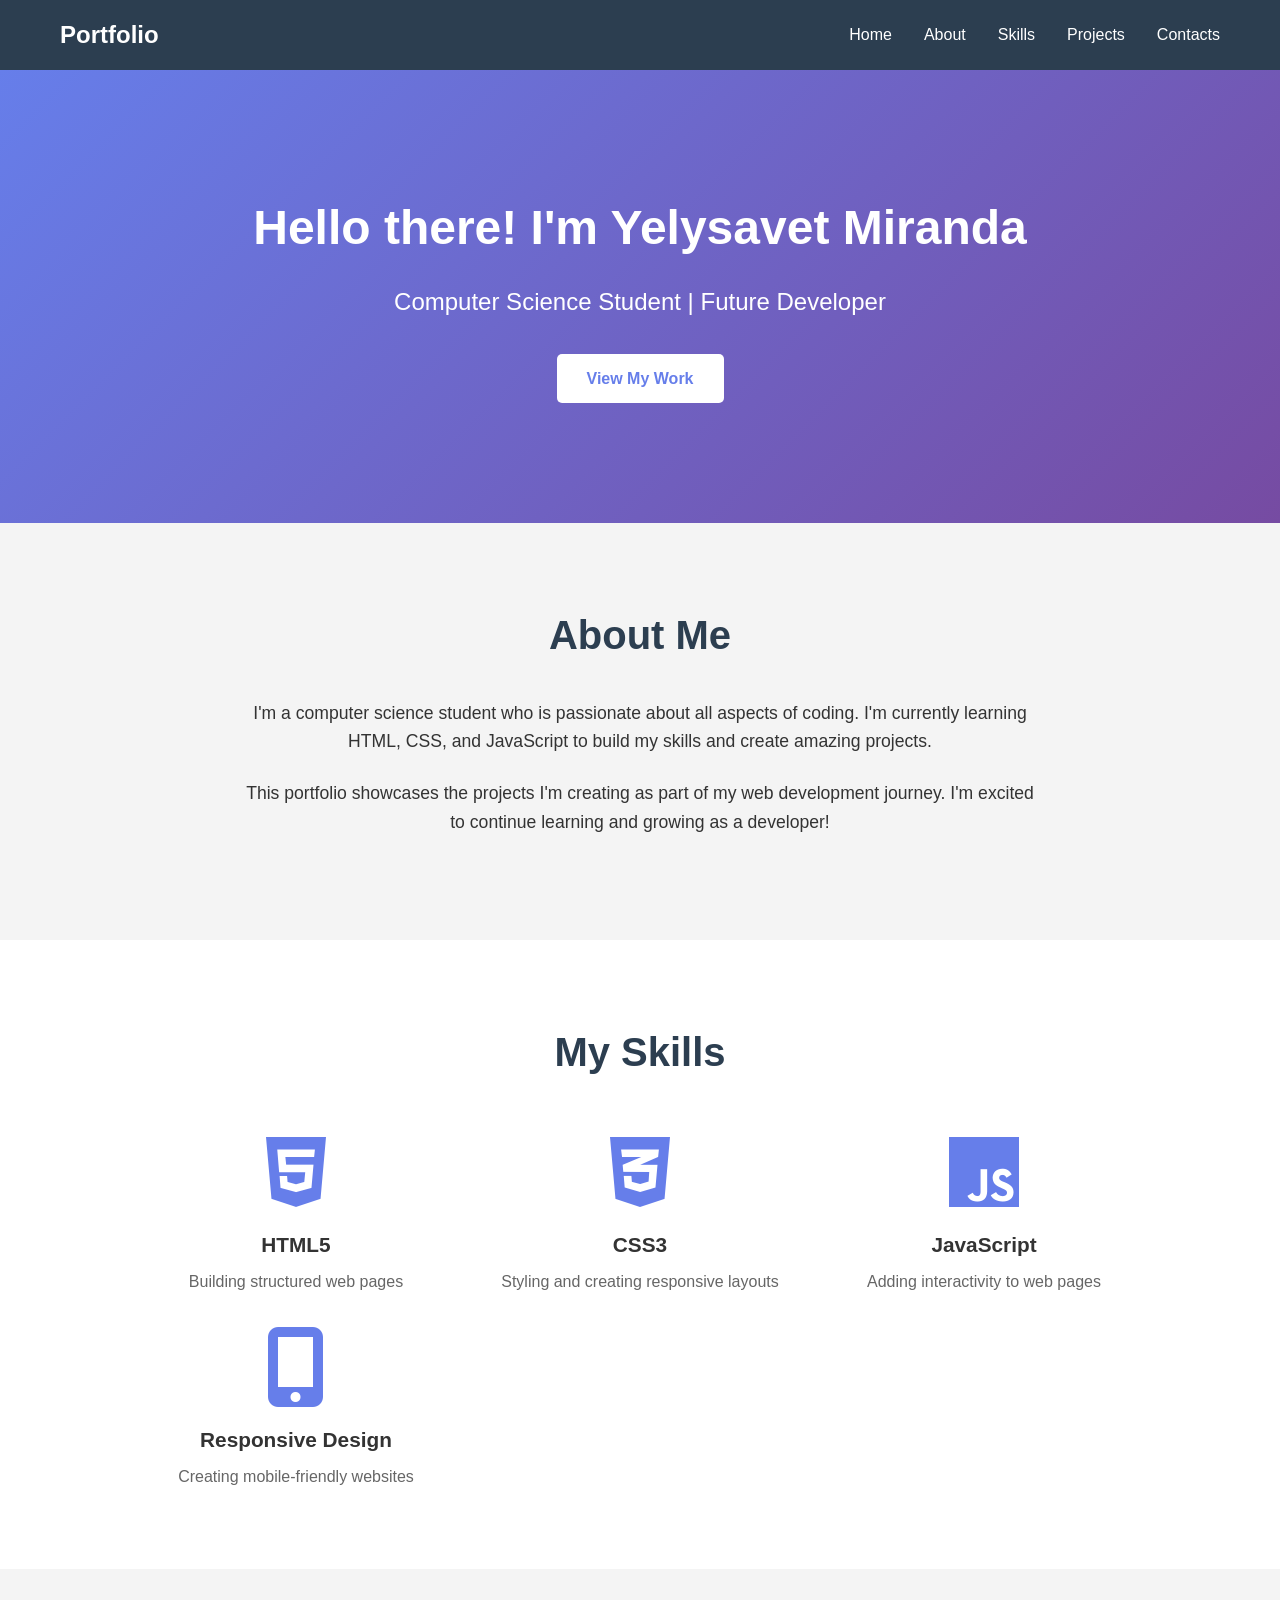
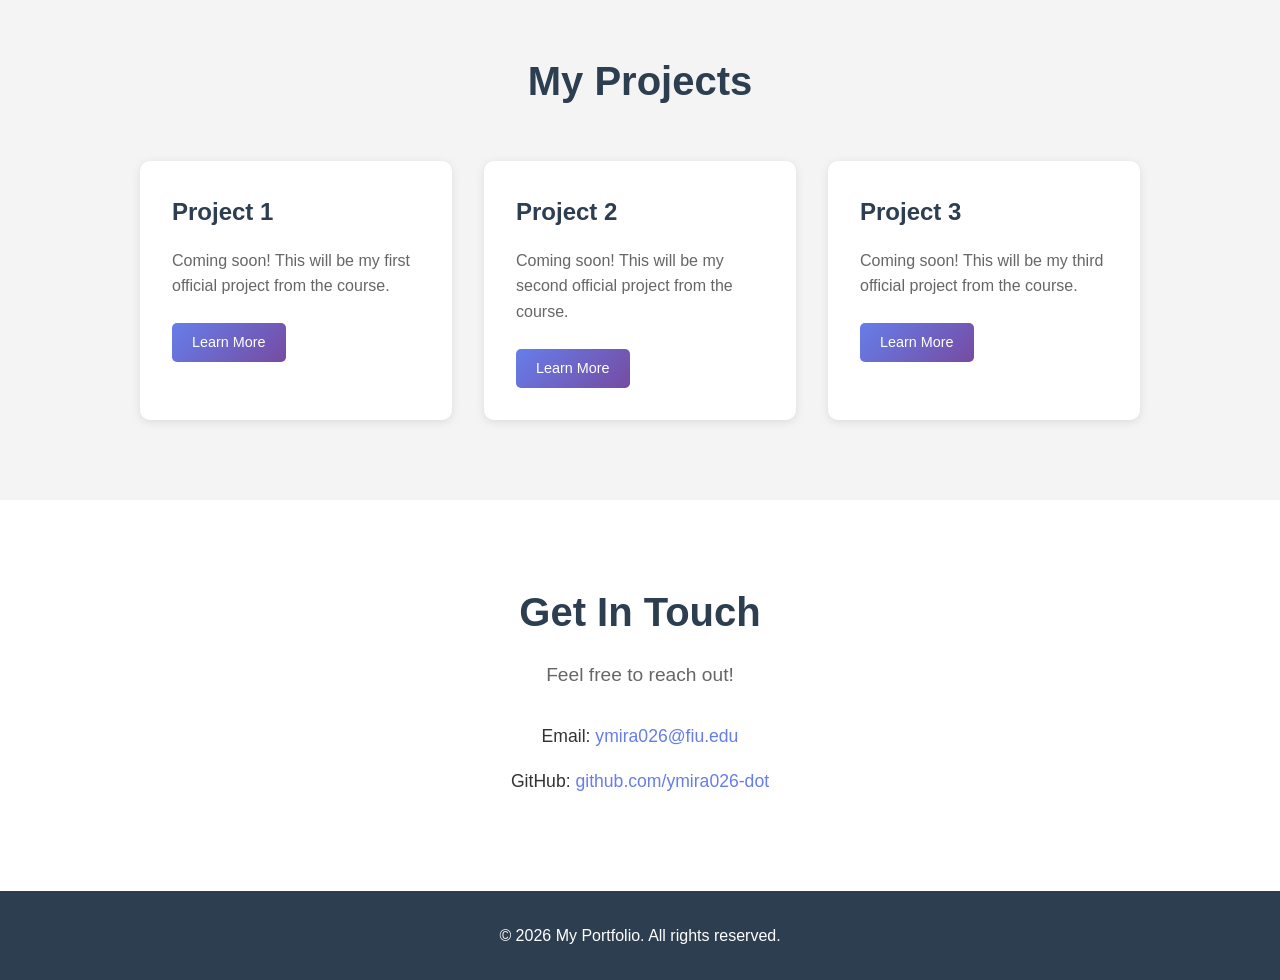
==== index.html @ ec7601cc "Refactor portfolio site: update HTML structure, add CSS styles, and include new extensions in devcon" ====
<!DOCTYPE html>
<html lang="en">
<head>
    <meta charset="UTF-8">
    <meta name="viewport" content="width=device-width, initial-scale=1.0">
    <title>My Portfolio</title>
    <link rel="stylesheet" href="styles.css">
    <link rel="stylesheet" href="https://cdnjs.cloudflare.com/ajax/libs/font-awesome/6.5.1/css/all.min.css">
</head>
<body>
    <!-- Navigation -->
    <nav>
        <div class="container">
            <h1 class="logo">Portfolio</h1>
            <ul class="nav-links">
                <li><a href="#hero">Home</a></li>
                <li><a href="#about">About</a></li>
                <li><a href="#skills">Skills</a></li>
                <li><a href="#projects">Projects</a></li>
                <li><a href="#contact">Contacts</a></li>
            </ul>
        </div>
    </nav>

    <!-- Hero Section -->
    <section id="hero">
        <div class="container">
            <h1>Hello there! I'm Yelysavet Miranda</h1>
            <p class="tagline">Computer Science Student | Future Developer</p>
            <a href="#projects" class="btn">View My Work</a>
        </div>
    </section>

    <!-- About Section -->
    <section id="about">
        <div class="container">
            <h2>About Me</h2>
            <p>
                I'm a computer science student who is passionate about all aspects of coding.
                I'm currently learning HTML, CSS, and JavaScript to build my skills and create amazing projects.
            </p>
            <p>
                This portfolio showcases the projects I'm creating as part of my web development journey. 
                I'm excited to continue learning and growing as a developer!
            </p>
        </div>
    </section>

    <!-- Skills Section -->
    <section id="skills">
        <div class="container">
            <h2>My Skills</h2>
            <div class="skills-grid">
                <div class="skill-card">
                    <i class="fab fa-html5"></i>
                    <h3>HTML5</h3>
                    <p>Building structured web pages</p>
                </div>
                <div class="skill-card">
                    <i class="fab fa-css3-alt"></i>
                    <h3>CSS3</h3>
                    <p>Styling and creating responsive layouts</p>
                </div>
                <div class="skill-card">
                    <i class="fab fa-js"></i>
                    <h3>JavaScript</h3>
                    <p>Adding interactivity to web pages</p>
                </div>
                <div class="skill-card">
                    <i class="fas fa-mobile-alt"></i>
                    <h3>Responsive Design</h3>
                    <p>Creating mobile-friendly websites</p>
                </div>
            </div>
        </div>
    </section>

    <!-- Projects Section -->
    <section id="projects">
        <div class="container">
            <h2>My Projects</h2>
            <div class="projects-grid">
                <div class="project-card">
                    <h3>Project 1</h3>
                    <p>Coming soon! This will be my first official project from the course.</p>
                    <a href="#" class="btn-small">Learn More</a>
                </div>
                <div class="project-card">
                    <h3>Project 2</h3>
                    <p>Coming soon! This will be my second official project from the course.</p>
                    <a href="#" class="btn-small">Learn More</a>
                </div>
                <div class="project-card">
                    <h3>Project 3</h3>
                    <p>Coming soon! This will be my third official project from the course.</p>
                    <a href="#" class="btn-small">Learn More</a>
                </div>
            </div>
        </div>
    </section>

    <!-- Contact Section -->
    <section id="contact">
        <div class="container">
            <h2>Get In Touch</h2>
            <p>Feel free to reach out!</p>
            <div class="contact-info">
                <p>Email: <a href="mailto:ymira026@fiu.edu">ymira026@fiu.edu</a></p>
                <p>GitHub: <a href="https://github.com/ymira026-dot?preview=true" target="_blank">github.com/ymira026-dot</a></p>
            </div>
        </div>
    </section>

    <!-- Footer -->
    <footer>
        <div class="container">
            <p>&copy; 2026 My Portfolio. All rights reserved.</p>
        </div>
    </footer>
</body>
</html>
---- styles.css ----
/* Basic Reset */
* {
    margin: 0;
    padding: 0;
    box-sizing: border-box;
}

/* Body Styles */
body {
    font-family: Arial, sans-serif;
    line-height: 1.6;
    color: #333;
}

/* Container for centering content */
.container {
    max-width: 1200px;
    margin: 0 auto;
    padding: 0 20px;
}

/* Navigation */
nav {
    background-color: #2c3e50;
    color: white;
    padding: 1rem 0;
    position: sticky;
    top: 0;
    z-index: 100;
}

nav .container {
    display: flex;
    justify-content: space-between;
    align-items: center;
}

.logo {
    font-size: 1.5rem;
    color: white;
}

.nav-links {
    display: flex;
    list-style: none;
    gap: 2rem;
}

.nav-links a {
    color: white;
    text-decoration: none;
    transition: color 0.3s;
}

.nav-links a:hover {
    color: #3498db;
}

/* Hero Section */
#hero {
    background: linear-gradient(135deg, #667eea 0%, #764ba2 100%);
    color: white;
    text-align: center;
    padding: 120px 20px;
}

#hero h1 {
    font-size: 3rem;
    margin-bottom: 1rem;
}

.tagline {
    font-size: 1.5rem;
    margin-bottom: 2rem;
}

/* Buttons */
.btn {
    display: inline-block;
    background-color: white;
    color: #667eea;
    padding: 12px 30px;
    text-decoration: none;
    border-radius: 5px;
    font-weight: bold;
    transition: transform 0.3s;
}

.btn:hover {
    transform: translateY(-3px);
}

.btn-small {
    display: inline-block;
    background: linear-gradient(135deg, #667eea 0%, #764ba2 100%);
    color: white;
    padding: 8px 20px;
    text-decoration: none;
    border-radius: 5px;
    font-size: 0.9rem;
    transition: transform 0.3s;
}

.btn-small:hover {
    transform: translateY(-3px);
}

/* About Section */
#about {
    padding: 80px 20px;
    background-color: #f4f4f4;
}

#about h2 {
    font-size: 2.5rem;
    margin-bottom: 2rem;
    text-align: center;
    color: #2c3e50;
}

#about p {
    font-size: 1.1rem;
    max-width: 800px;
    margin: 0 auto 1.5rem;
    text-align: center;
}

/* Skills Section */
#skills {
    padding: 80px 20px;
    background-color: white;
}

#skills h2 {
    font-size: 2.5rem;
    margin-bottom: 3rem;
    text-align: center;
    color: #2c3e50;
}

.skills-grid {
    display: grid;
    grid-template-columns: repeat(auto-fit, minmax(250px, 1fr));
    gap: 2rem;
    max-width: 1000px;
    margin: 0 auto;
}

.skill-card {
    text-align: center;
    transition: all 0.3s;
}

.skill-card:hover i {
    transform: scale(1.2);
    color: #764ba2;
}

.skill-card i {
    font-size: 5rem;
    color: #667eea;
    margin-bottom: 1rem;
    transition: all 0.3s;
    display: block;
}

.skill-card h3 {
    color: #333;
    margin-bottom: 0.5rem;
    font-size: 1.3rem;
}

.skill-card p {
    color: #666;
}

/* Projects Section */
#projects {
    padding: 80px 20px;
    background-color: #f4f4f4;
}

#projects h2 {
    font-size: 2.5rem;
    margin-bottom: 3rem;
    text-align: center;
    color: #2c3e50;
}

.projects-grid {
    display: grid;
    grid-template-columns: repeat(auto-fit, minmax(300px, 1fr));
    gap: 2rem;
    max-width: 1000px;
    margin: 0 auto;
}

.project-card {
    background-color: white;
    padding: 2rem;
    border-radius: 10px;
    box-shadow: 0 2px 10px rgba(0, 0, 0, 0.1);
    transition: transform 0.3s;
}

.project-card:hover {
    transform: translateY(-5px);
    box-shadow: 0 5px 20px rgba(0, 0, 0, 0.15);
}

.project-card h3 {
    color: #2c3e50;
    margin-bottom: 1rem;
    font-size: 1.5rem;
}

.project-card p {
    color: #666;
    margin-bottom: 1.5rem;
}

/* Contact Section */
#contact {
    padding: 80px 20px;
    background-color: white;
    text-align: center;
}

#contact h2 {
    font-size: 2.5rem;
    margin-bottom: 1rem;
    color: #2c3e50;
}

#contact > .container > p {
    font-size: 1.2rem;
    margin-bottom: 2rem;
    color: #666;
}

.contact-info {
    max-width: 600px;
    margin: 0 auto;
}

.contact-info p {
    font-size: 1.1rem;
    margin: 1rem 0;
}

.contact-info a {
    color: #667eea;
    text-decoration: none;
    transition: color 0.3s;
}

.contact-info a:hover {
    color: #764ba2;
    text-decoration: underline;
}

/* Footer */
footer {
    background-color: #2c3e50;
    color: white;
    text-align: center;
    padding: 2rem 0;
}

footer p {
    margin: 0;
}

/* Responsive Design */
@media (max-width: 768px) {
    nav .container {
        flex-direction: column;
        gap: 1rem;
    }

    .nav-links {
        flex-wrap: wrap;
        justify-content: center;
        gap: 1rem;
    }

    #hero h1 {
        font-size: 2rem;
    }

    .tagline {
        font-size: 1.2rem;
    }

    #about h2,
    #skills h2,
    #projects h2,
    #contact h2 {
        font-size: 2rem;
    }

    .skills-grid,
    .projects-grid {
        grid-template-columns: 1fr;
    }
}
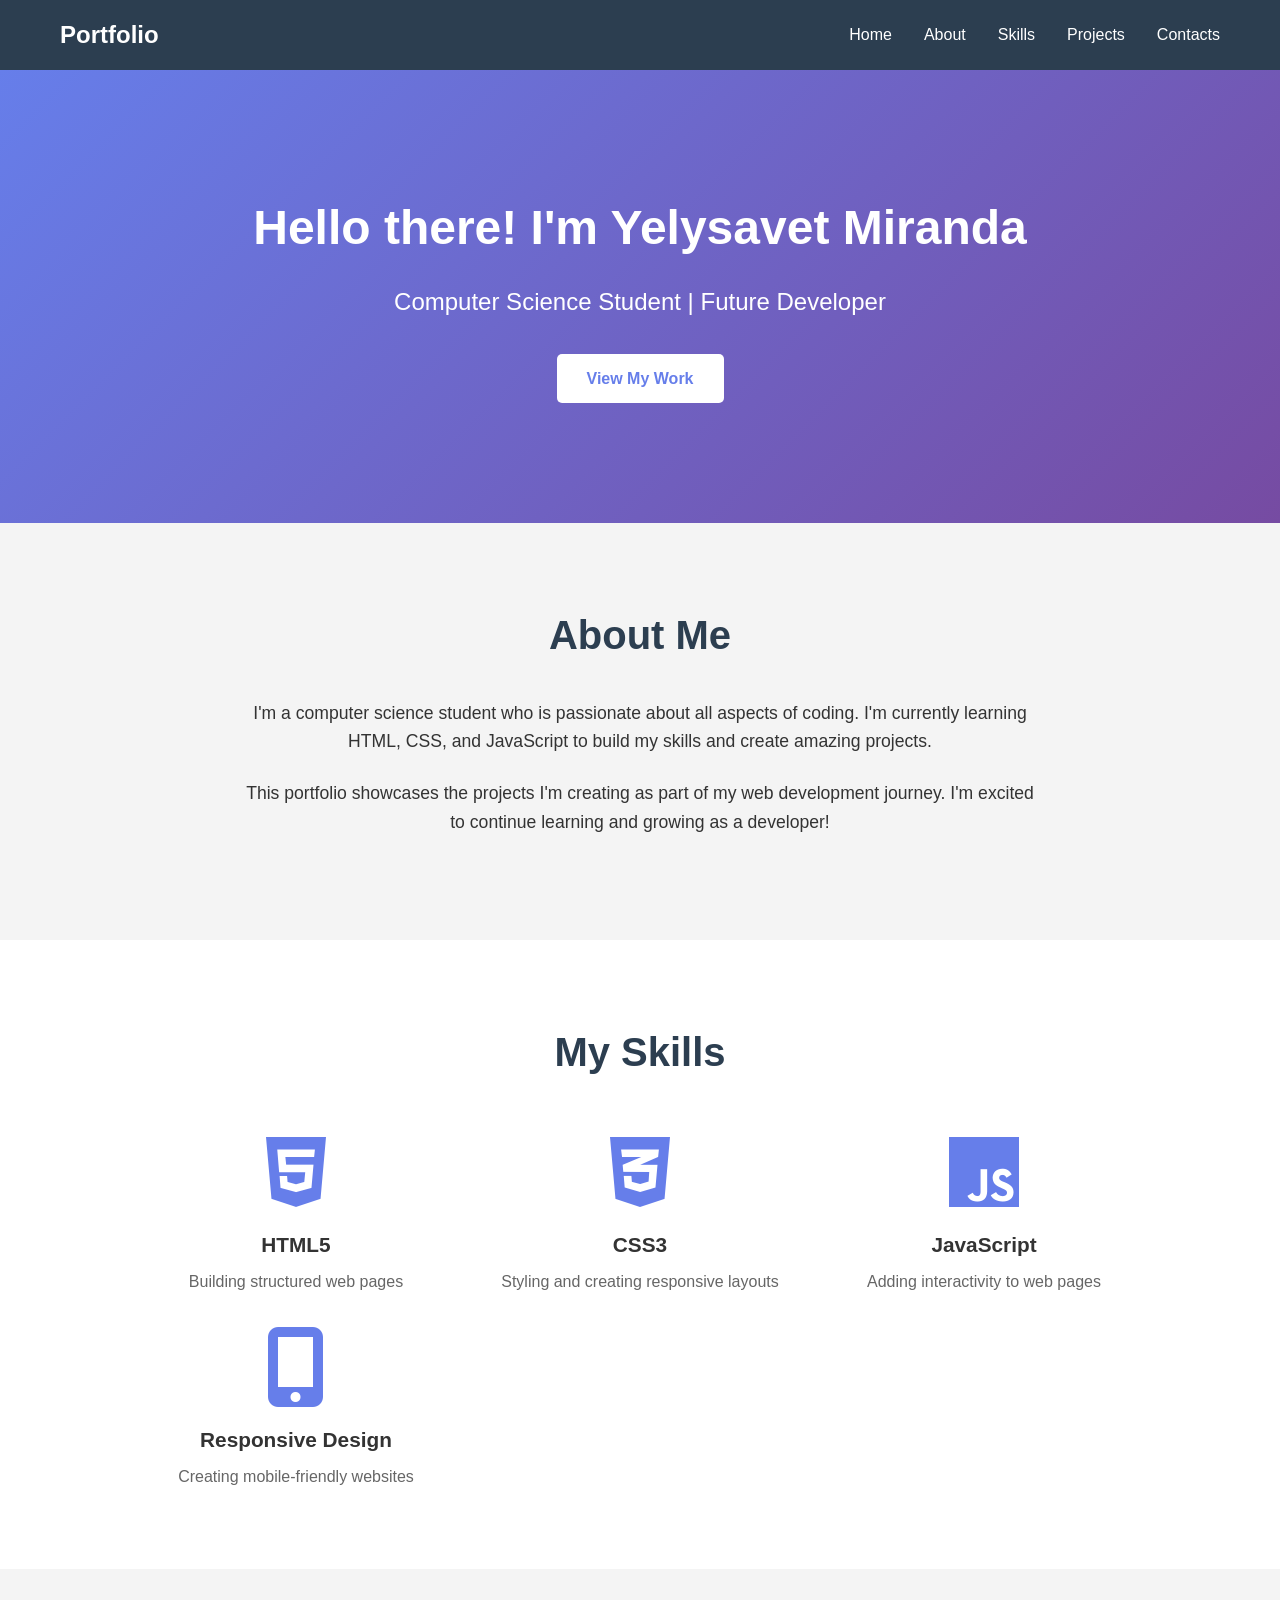
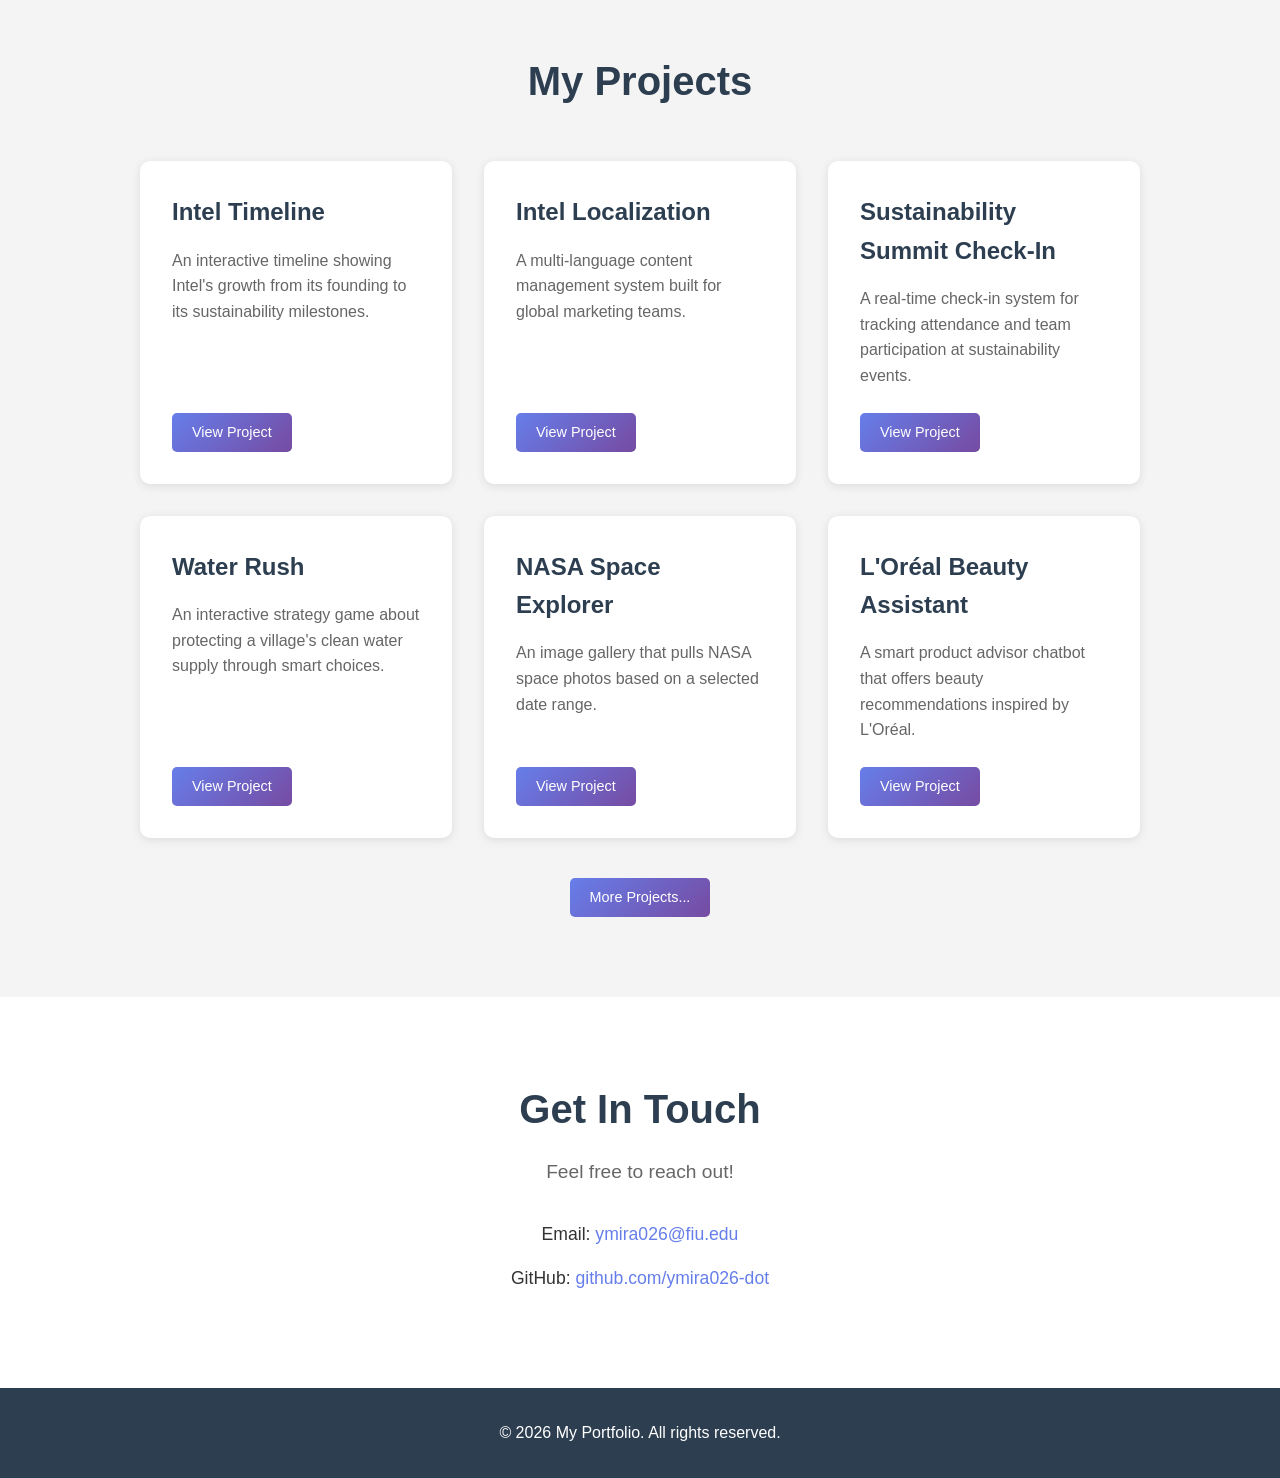
==== commit 7dc2eeee: "Refactor navigation and project sections: enhance mobile responsiveness, add project details, and cr" ====
--- a/index.html
+++ b/index.html
@@ -11,8 +11,13 @@
     <!-- Navigation -->
     <nav>
         <div class="container">
-            <h1 class="logo">Portfolio</h1>
-            <ul class="nav-links">
+            <div class="nav-top">
+                <h1 class="logo">Portfolio</h1>
+                <button id="nav-toggle" class="nav-toggle" type="button" aria-label="Toggle navigation menu" aria-controls="nav-links" aria-expanded="false">
+                    <i class="fas fa-bars"></i>
+                </button>
+            </div>
+            <ul class="nav-links" id="nav-links">
                 <li><a href="#hero">Home</a></li>
                 <li><a href="#about">About</a></li>
                 <li><a href="#skills">Skills</a></li>
@@ -81,20 +86,38 @@
             <h2>My Projects</h2>
             <div class="projects-grid">
                 <div class="project-card">
-                    <h3>Project 1</h3>
-                    <p>Coming soon! This will be my first official project from the course.</p>
-                    <a href="#" class="btn-small">Learn More</a>
+                    <h3>Intel Timeline</h3>
+                    <p>An interactive timeline showing Intel's growth from its founding to its sustainability milestones.</p>
+                    <a href="https://ymira026-dot.github.io/02-prj-intel-sustainability/" class="btn-small" target="_blank">View Project</a>
                 </div>
                 <div class="project-card">
-                    <h3>Project 2</h3>
-                    <p>Coming soon! This will be my second official project from the course.</p>
-                    <a href="#" class="btn-small">Learn More</a>
+                    <h3>Intel Localization</h3>
+                    <p>A multi-language content management system built for global marketing teams.</p>
+                    <a href="https://ymira026-dot.github.io/03-prj-intel-localization-/" class="btn-small" target="_blank">View Project</a>
                 </div>
                 <div class="project-card">
-                    <h3>Project 3</h3>
-                    <p>Coming soon! This will be my third official project from the course.</p>
-                    <a href="#" class="btn-small">Learn More</a>
+                    <h3>Sustainability Summit Check-In</h3>
+                    <p>A real-time check-in system for tracking attendance and team participation at sustainability events.</p>
+                    <a href="https://ymira026-dot.github.io/05-prj-intel-event-check-in/" class="btn-small" target="_blank">View Project</a>
                 </div>
+                <div class="project-card">
+                    <h3>Water Rush</h3>
+                    <p>An interactive strategy game about protecting a village's clean water supply through smart choices.</p>
+                    <a href="https://ymira026-dot.github.io/05-charity-water-game-prototype/" class="btn-small" target="_blank">View Project</a>
+                </div>
+                <div class="project-card">
+                    <h3>NASA Space Explorer</h3>
+                    <p>An image gallery that pulls NASA space photos based on a selected date range.</p>
+                    <a href="https://ymira026-dot.github.io/07-nasa-space-explorer/" class="btn-small" target="_blank">View Project</a>
+                </div>
+                <div class="project-card">
+                    <h3>L'Oréal Beauty Assistant</h3>
+                    <p>A smart product advisor chatbot that offers beauty recommendations inspired by L'Oréal.</p>
+                    <a href="https://ymira026-dot.github.io/08-prj-loreal-chatbot/" class="btn-small" target="_blank">View Project</a>
+                </div>
+            </div>
+            <div class="projects-more">
+                <a href="projects.html" class="btn-small">More Projects...</a>
             </div>
         </div>
     </section>
@@ -117,5 +140,49 @@
             <p>&copy; 2026 My Portfolio. All rights reserved.</p>
         </div>
     </footer>
+
+    <!-- Script for Mobile Navigation -->
+    <script>
+        // Mobile navigation toggle
+        const navToggleBtn = document.getElementById('nav-toggle');
+        const navLinks = document.getElementById('nav-links');
+        const navToggleIcon = navToggleBtn ? navToggleBtn.querySelector('i') : null;
+
+        if (navToggleBtn && navLinks) {
+            function setNavToggleState(isOpen) {
+                navToggleBtn.setAttribute('aria-expanded', String(isOpen));
+
+                if (navToggleIcon) {
+                    navToggleIcon.classList.toggle('fa-bars', !isOpen);
+                    navToggleIcon.classList.toggle('fa-xmark', isOpen);
+                    navToggleIcon.classList.toggle('is-open', isOpen);
+                }
+            }
+
+            // Toggle menu on button click
+            navToggleBtn.addEventListener('click', function() {
+                const isOpen = navLinks.classList.toggle('nav-open');
+                setNavToggleState(isOpen);
+            });
+
+            // Close menu when a link is clicked
+            navLinks.querySelectorAll('a').forEach(function(link) {
+                link.addEventListener('click', function() {
+                    navLinks.classList.remove('nav-open');
+                    setNavToggleState(false);
+                });
+            });
+
+            // Close menu when screen gets wider
+            window.addEventListener('resize', function() {
+                if (window.innerWidth > 768) {
+                    navLinks.classList.remove('nav-open');
+                    setNavToggleState(false);
+                }
+            });
+
+            setNavToggleState(false);
+        }
+    </script>
 </body>
 </html>
--- a/styles.css
+++ b/styles.css
@@ -12,6 +12,11 @@
     color: #333;
 }
 
+img {
+    max-width: 100%;
+    height: auto;
+}
+
 /* Container for centering content */
 .container {
     max-width: 1200px;
@@ -35,6 +40,12 @@
     align-items: center;
 }
 
+.nav-top {
+    display: flex;
+    align-items: center;
+    justify-content: space-between;
+}
+
 .logo {
     font-size: 1.5rem;
     color: white;
@@ -44,6 +55,24 @@
     display: flex;
     list-style: none;
     gap: 2rem;
+}
+
+.nav-toggle {
+    display: none;
+    background: transparent;
+    border: none;
+    color: white;
+    font-size: 1.5rem;
+    cursor: pointer;
+    padding: 0.25rem 0.5rem;
+}
+
+.nav-toggle i {
+    transition: transform 0.25s ease, opacity 0.2s ease;
+}
+
+.nav-toggle i.is-open {
+    transform: rotate(90deg) scale(1.05);
 }
 
 .nav-links a {
@@ -201,6 +230,9 @@
     border-radius: 10px;
     box-shadow: 0 2px 10px rgba(0, 0, 0, 0.1);
     transition: transform 0.3s;
+    display: flex;
+    flex-direction: column;
+    height: 100%;
 }
 
 .project-card:hover {
@@ -217,6 +249,17 @@
 .project-card p {
     color: #666;
     margin-bottom: 1.5rem;
+    flex-grow: 1;
+}
+
+.project-card .btn-small {
+    margin-top: auto;
+    align-self: flex-start;
+}
+
+.projects-more {
+    margin-top: 2.5rem;
+    text-align: center;
 }
 
 /* Contact Section */
@@ -252,6 +295,7 @@
     color: #667eea;
     text-decoration: none;
     transition: color 0.3s;
+    overflow-wrap: anywhere;
 }
 
 .contact-info a:hover {
@@ -271,17 +315,64 @@
     margin: 0;
 }
 
+
+
 /* Responsive Design */
 @media (max-width: 768px) {
+    nav {
+        padding: 0.55rem 0;
+    }
+
     nav .container {
         flex-direction: column;
-        gap: 1rem;
+        align-items: stretch;
+        gap: 0.35rem;
+    }
+
+    .nav-top {
+        min-height: 32px;
+    }
+
+    .logo {
+        font-size: 1.2rem;
+    }
+
+    .nav-toggle {
+        display: inline-block;
+        font-size: 1.25rem;
+        padding: 0.15rem 0.35rem;
     }
 
     .nav-links {
-        flex-wrap: wrap;
-        justify-content: center;
-        gap: 1rem;
+        display: flex;
+        width: 100%;
+        flex-direction: column;
+        text-align: center;
+        gap: 0.45rem;
+        max-height: 0;
+        opacity: 0;
+        overflow: hidden;
+        padding-bottom: 0;
+        transform: translateY(-8px);
+        pointer-events: none;
+        transition: max-height 0.35s ease, opacity 0.25s ease, transform 0.25s ease, padding-bottom 0.25s ease;
+    }
+
+    .nav-links.nav-open {
+        max-height: 180px;
+        opacity: 1;
+        padding-bottom: 0.35rem;
+        transform: translateY(0);
+        pointer-events: auto;
+    }
+
+    .nav-links a {
+        font-size: 0.95rem;
+        line-height: 1.2;
+    }
+
+    #hero {
+        padding: 90px 20px;
     }
 
     #hero h1 {
@@ -299,8 +390,73 @@
         font-size: 2rem;
     }
 
+    #about,
+    #skills,
+    #projects,
+    #contact {
+        padding: 60px 20px;
+    }
+
     .skills-grid,
     .projects-grid {
         grid-template-columns: 1fr;
     }
-}
+
+    .project-card {
+        padding: 1.5rem;
+    }
+
+    .container {
+        padding: 0 14px;
+    }
+
+    .logo {
+        font-size: 1.1rem;
+    }
+
+    .nav-links {
+        gap: 0.4rem;
+    }
+
+    .nav-links a {
+        font-size: 0.9rem;
+    }
+
+    #hero {
+        padding: 70px 14px;
+    }
+
+    #hero h1 {
+        font-size: 1.6rem;
+    }
+
+    .tagline {
+        font-size: 1rem;
+    }
+
+    #about h2,
+    #skills h2,
+    #projects h2,
+    #contact h2 {
+        font-size: 1.7rem;
+    }
+
+    #about p,
+    .contact-info p,
+    .project-card p {
+        font-size: 1rem;
+    }
+
+    .btn,
+    .btn-small,
+    .btn-submit,
+    .btn-secondary {
+        width: 100%;
+        text-align: center;
+    }
+
+    .modal-content {
+        margin: 10% auto;
+        padding: 1.25rem;
+    }
+}
